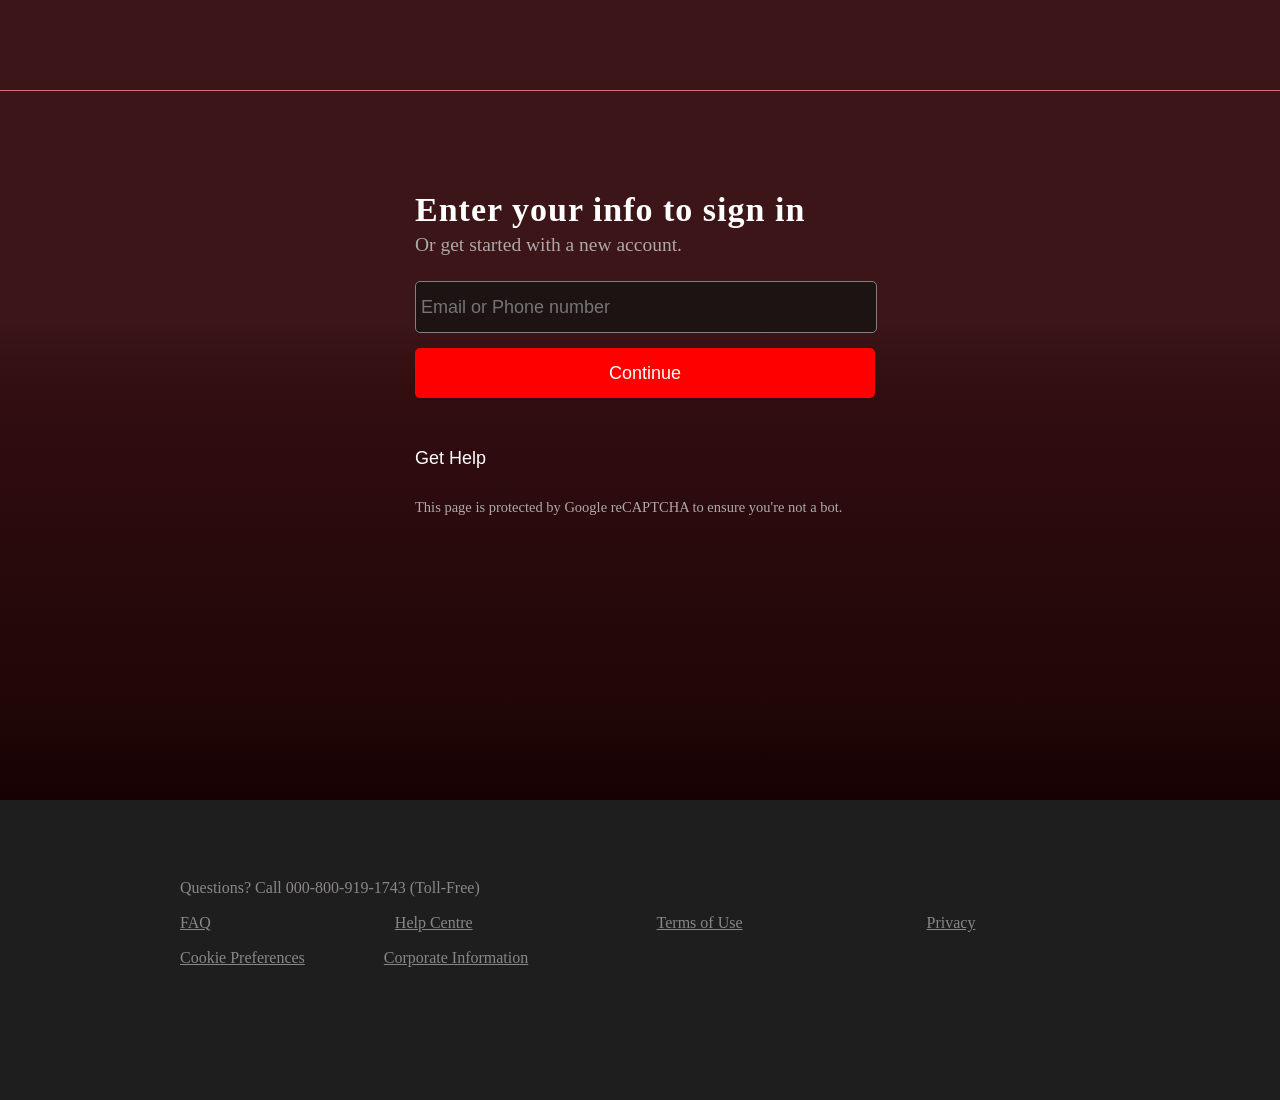
==== index.html @ 025e6391 "Rename sign-in.html to index.html" ====
<!DOCTYPE html>
<html lang="en">
<head>
    <meta charset="UTF-8">
    <meta name="viewport" content="width=device-width, initial-scale=1.0">
    <title>Document</title>
    <style>
        *{
            margin: 0;
            /* font-family: 'Franklin Gothic Medium', 'Arial Narrow', Arial, sans-serif; */
        }
        header{
            height: 800px;
            background-image: linear-gradient(to bottom,rgb(59, 21, 23) 40%,rgba(49, 13, 16)50%,rgba(31, 6, 7)90%,rgba(31, 6, 7)90%,rgb(23, 1, 2)100%,black,black
            );

        }
        .nav{
            padding: 15px;
            height: 60px;
            border-bottom: 1px solid rgb(218, 111, 111);
        }
        .logo{
            background-image: url(photos/Netflix_Logo_PMS.png);
            background-size: cover;
            height: 60px;
            width: 170px;
            margin-left: 120px;
            
        }
        .info{
            height: 700px;
            display: flex;
            align-items: center;
            justify-content: center;
            margin-top: 50px;
        }
        .form{
            
            width: 450px;
            height: 600px;

        }
        h1{
            color: white;
            font-size: 34px;
            letter-spacing: 1px;
        }
        .para{
            margin-top: 5px;
            font-family:Cambria, Cochin, Georgia;
            font-size: 19.5px;
            color: rgb(173, 169, 169);
            font-width: lighter;
        }
        input{
            width: 450px;
            height: 40px;
            background-color:rgb(29, 19, 19);
            border: 1px solid grey;
            border-radius: 5px;
            font-family: sans-serif;
            font-size: large;
            padding: 5px;
            margin-top: 25px;
        }
        button{
            background-color: red;
             height: 50px;
            width: 460px;
            border: 2px solid red;
            border-radius: 5px;
            font-family: sans-serif;
            font-size: large;
            font-width: 2rem;
            padding: 5px;
            margin-top: 15px;
            color: white;
            margin-bottom: 50px;
        }
        .get{
            margin-top: 100px;
            color: white;
          font-family: sans-serif;
            text-decoration: none;
            font-size: 18px;
        }
        .pg{
            margin-top: 30px;
            font-family:Cambria, Cochin, Georgia;
            font-size: 14.5px;
            color: rgb(173, 169, 169);
            font-width: lighter; 
        }
        .foot{
           
            background-color: #1f1e1e;
            color: rgb(138, 134, 134);
            height: 300px;
        }
        .content{
            width: 1000px;
            padding: 70px;
            padding-left: 100px;
            line-height: 35px;
            font-family: Cambria, Cochin, Georgia, Times, 'Times New Roman';
        }
        .links{
            margin-top: 30px;
            width: 180px;
            color: rgb(138, 134, 134);
            margin-left: 180px;
        }
        .link{
 margin-top: 30px;
            width: 180px;
            color: rgb(138, 134, 134);
            margin-left: 80px;
        }
        .list{
            margin-top: 30px;
            width: 180px;
            color:  rgb(138, 134, 134);
            margin-left: 75px;
        }
    </style>
</head>
<body>
    <header>
        <div class="nav">
            <div class="logo"></div>
        </div>
        <div class="info">
        <div class="form">
            <h1>Enter your info to sign in</h1>
            <p class="para">Or get started with a new account.</p>
            <input type="text" placeholder="Email or Phone number">
            <button>Continue</button>
            <a href="" class="get">Get Help </a>
            <p class="pg">This page is protected by Google reCAPTCHA to ensure you're not a bot.</p>
        </div>
</div>
    </header>   
        <footer>
            <div class="foot">
                <div class="content">
                    <p  style="font-size: 16px; font-width: lighter; margin-left: 80px;">Questions? Call 000-800-919-1743 (Toll-Free)</p>
                    
                    <a href="" class="link">FAQ</a>
                    <a href="" class="links"> Help Centre</a>
                    <a href="" class="links">Terms of Use</a>
                    <a href="" class="links">Privacy</a>
                    <a href="" class="link">Cookie Preferences</a>
                    <a href="" class="list">Corporate Information</a>
                </div>
            </div>
        </footer>
    
</body>
</html>
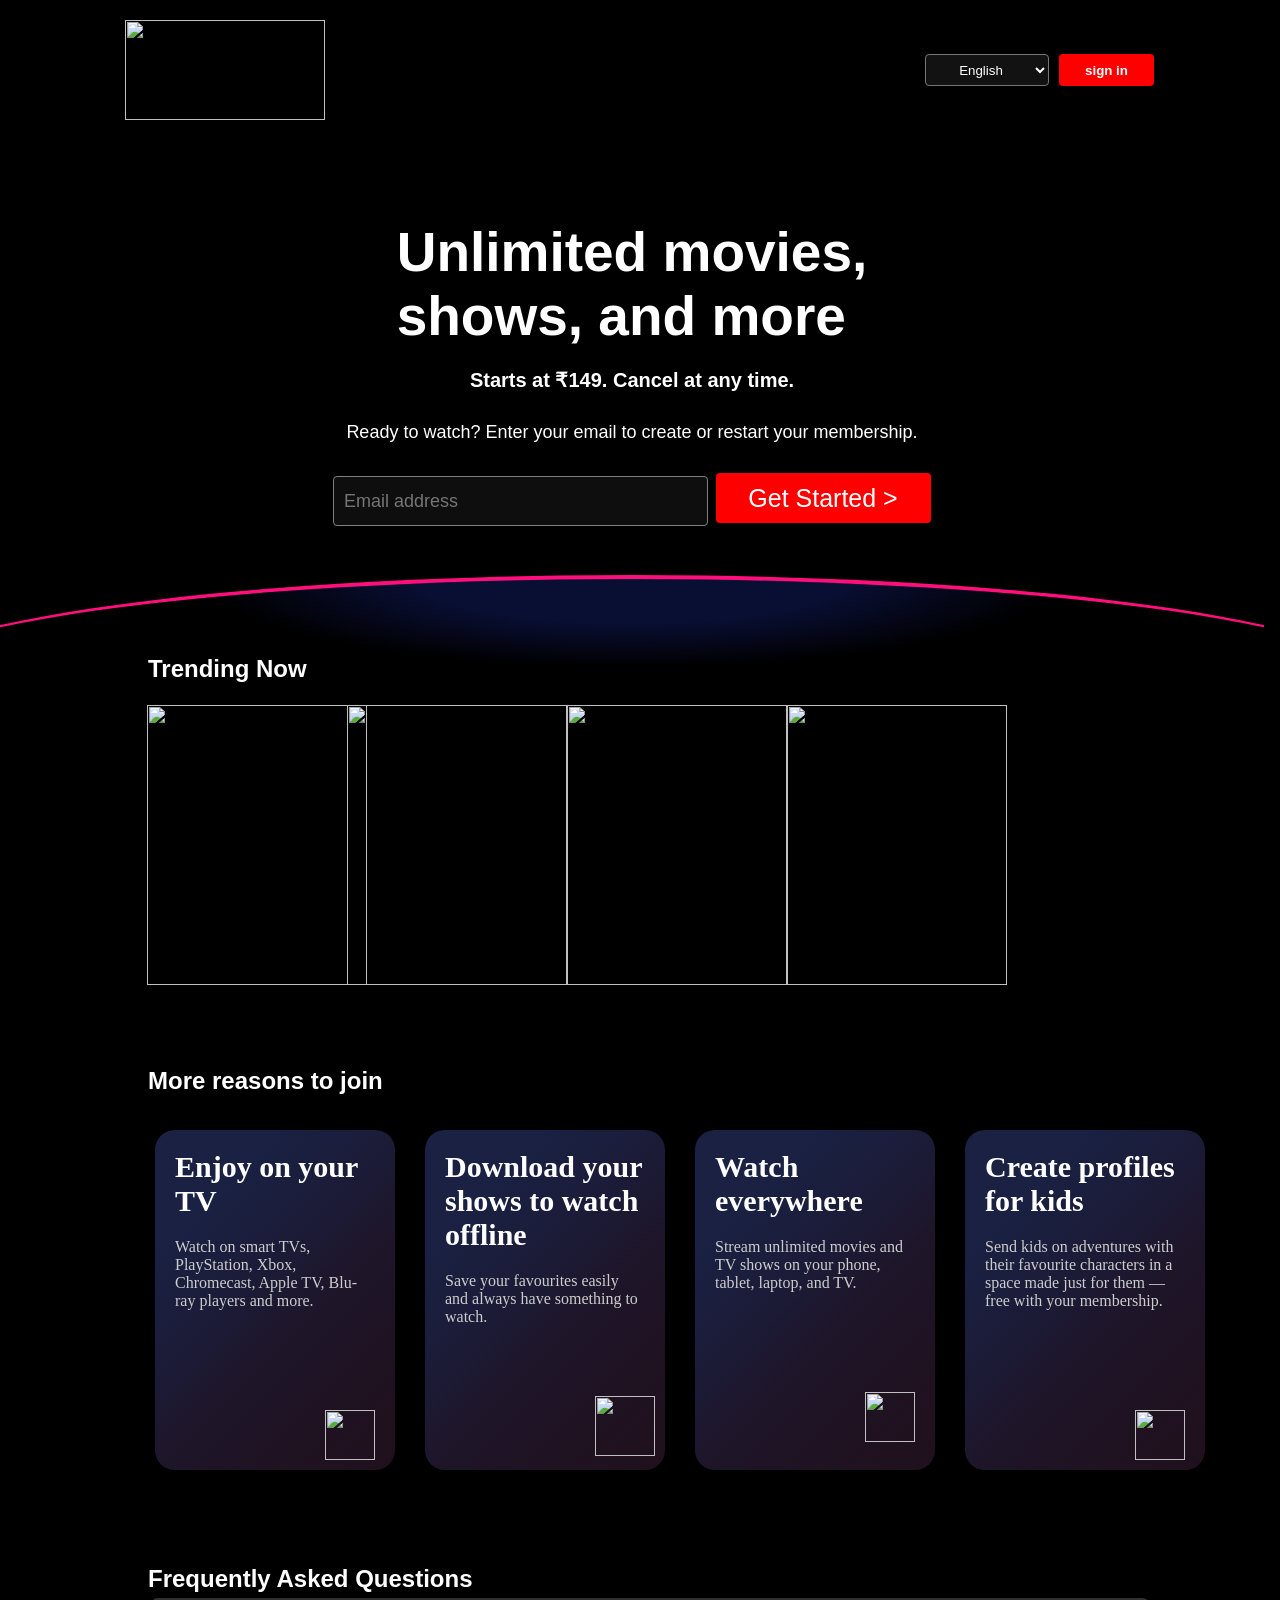
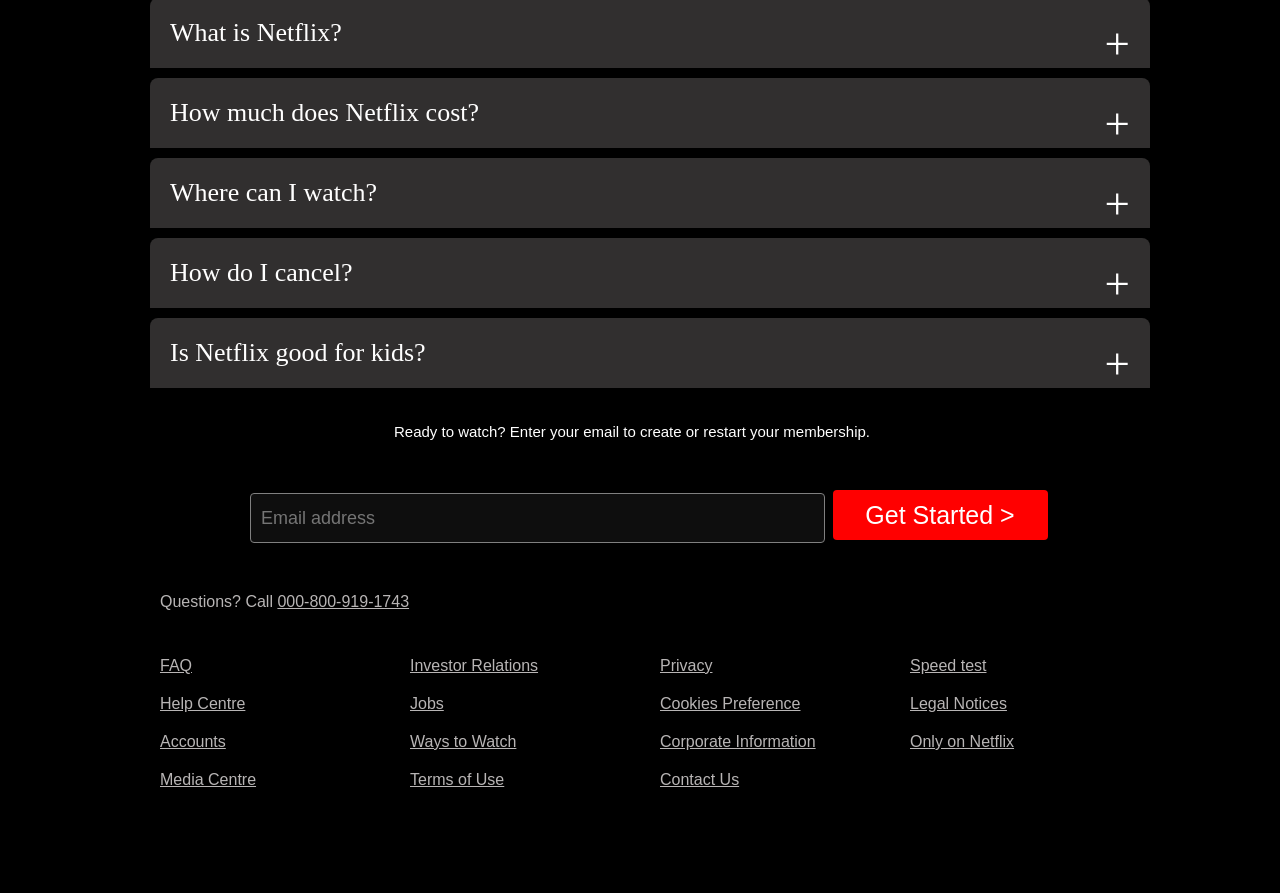
==== commit 4d2f8f3b: "Rename net.html to index.html" ====
--- a/index.html
+++ b/index.html
@@ -4,157 +4,232 @@
     <meta charset="UTF-8">
     <meta name="viewport" content="width=device-width, initial-scale=1.0">
     <title>Document</title>
-    <style>
-        *{
-            margin: 0;
-            /* font-family: 'Franklin Gothic Medium', 'Arial Narrow', Arial, sans-serif; */
-        }
-        header{
-            height: 800px;
-            background-image: linear-gradient(to bottom,rgb(59, 21, 23) 40%,rgba(49, 13, 16)50%,rgba(31, 6, 7)90%,rgba(31, 6, 7)90%,rgb(23, 1, 2)100%,black,black
-            );
-
-        }
-        .nav{
-            padding: 15px;
-            height: 60px;
-            border-bottom: 1px solid rgb(218, 111, 111);
-        }
-        .logo{
-            background-image: url(photos/Netflix_Logo_PMS.png);
-            background-size: cover;
-            height: 60px;
-            width: 170px;
-            margin-left: 120px;
-            
-        }
-        .info{
-            height: 700px;
-            display: flex;
-            align-items: center;
-            justify-content: center;
-            margin-top: 50px;
-        }
-        .form{
-            
-            width: 450px;
-            height: 600px;
-
-        }
-        h1{
-            color: white;
-            font-size: 34px;
-            letter-spacing: 1px;
-        }
-        .para{
-            margin-top: 5px;
-            font-family:Cambria, Cochin, Georgia;
-            font-size: 19.5px;
-            color: rgb(173, 169, 169);
-            font-width: lighter;
-        }
-        input{
-            width: 450px;
-            height: 40px;
-            background-color:rgb(29, 19, 19);
-            border: 1px solid grey;
-            border-radius: 5px;
-            font-family: sans-serif;
-            font-size: large;
-            padding: 5px;
-            margin-top: 25px;
-        }
-        button{
-            background-color: red;
-             height: 50px;
-            width: 460px;
-            border: 2px solid red;
-            border-radius: 5px;
-            font-family: sans-serif;
-            font-size: large;
-            font-width: 2rem;
-            padding: 5px;
-            margin-top: 15px;
-            color: white;
-            margin-bottom: 50px;
-        }
-        .get{
-            margin-top: 100px;
-            color: white;
-          font-family: sans-serif;
-            text-decoration: none;
-            font-size: 18px;
-        }
-        .pg{
-            margin-top: 30px;
-            font-family:Cambria, Cochin, Georgia;
-            font-size: 14.5px;
-            color: rgb(173, 169, 169);
-            font-width: lighter; 
-        }
-        .foot{
-           
-            background-color: #1f1e1e;
-            color: rgb(138, 134, 134);
-            height: 300px;
-        }
-        .content{
-            width: 1000px;
-            padding: 70px;
-            padding-left: 100px;
-            line-height: 35px;
-            font-family: Cambria, Cochin, Georgia, Times, 'Times New Roman';
-        }
-        .links{
-            margin-top: 30px;
-            width: 180px;
-            color: rgb(138, 134, 134);
-            margin-left: 180px;
-        }
-        .link{
- margin-top: 30px;
-            width: 180px;
-            color: rgb(138, 134, 134);
-            margin-left: 80px;
-        }
-        .list{
-            margin-top: 30px;
-            width: 180px;
-            color:  rgb(138, 134, 134);
-            margin-left: 75px;
-        }
-    </style>
+<link rel="stylesheet" href="net.css">
 </head>
 <body>
-    <header>
-        <div class="nav">
-            <div class="logo"></div>
-        </div>
+          
+   <header>
+    
+    <div class="nav">
+        <div class="nav-logo">
+            <div class="logo">
+                <div class="main">
+                    <img src="photos/Netflix_Logo_PMS.png" alt="" width="200px" height="100px" style="margin-left: 80px;">
+            <select name="" id="">
+                <option value="">English</option>
+                <option value="">Hindi</option>
+            </select>
+            <a href="sign-in.html"><button class="button">sign in</button></a>
+                </div>
+
+<div class="pin">
+
+<div class="pihu">
+    <h1>
+        Unlimited movies, <br>
+         shows, and more
+    </h1></div>
+    <div class="pihu">
+    <h5 class="h5">Starts at ₹149. Cancel at any time.</h5><br></div>
+    <div class="pihu">
+    <p class="ready">Ready to watch? Enter your email to create or restart your membership.</p>
+</div>
+
+<div class="pihu">
+    <form action="">
+       <input class="size1" type="email" required placeholder="Email address">
+       <input class="size" type="submit" value="Get Started >">
+    </form>
+    
+</div>           </div>
+            <div>
+        </div>
+    </div>
+
+    <div class="curve">
+        <div class="curve-line"></div>
+   
+
+</div>
+
+
+
+
+
+        <h6 class="h6">Trending Now</h6>
+<div class="movies">
+        <div class="image">
+            <img src="photos/m1 (1).png" alt="" width="220px" height="280px" id="img1">
+        
+            <img src="photos/m2 (2).png" alt="" width="220px" height="280px">
+        
+            <img src="photos/m3 (3).png" alt="" width="220px" height="280px">
+
+            <img src="photos/m4 (4).png" alt="" width="220px" height="280px" id="img4">
+ 
+        </div> 
+        
+</div>
+<div class="more">
+        <h6 class="inform">More reasons to join</h6>
         <div class="info">
-        <div class="form">
-            <h1>Enter your info to sign in</h1>
-            <p class="para">Or get started with a new account.</p>
-            <input type="text" placeholder="Email or Phone number">
-            <button>Continue</button>
-            <a href="" class="get">Get Help </a>
-            <p class="pg">This page is protected by Google reCAPTCHA to ensure you're not a bot.</p>
-        </div>
-</div>
-    </header>   
-        <footer>
-            <div class="foot">
-                <div class="content">
-                    <p  style="font-size: 16px; font-width: lighter; margin-left: 80px;">Questions? Call 000-800-919-1743 (Toll-Free)</p>
-                    
-                    <a href="" class="link">FAQ</a>
-                    <a href="" class="links"> Help Centre</a>
-                    <a href="" class="links">Terms of Use</a>
-                    <a href="" class="links">Privacy</a>
-                    <a href="" class="link">Cookie Preferences</a>
-                    <a href="" class="list">Corporate Information</a>
+        <div class="in">
+            <h4 class="h4">Enjoy on your TV</h4>
+            <p  class="para">
+                Watch on smart TVs, 
+                PlayStation, Xbox,
+                Chromecast, Apple TV,
+                 Blu-ray players and more.
+            </p>
+            <img src="photos/i1.png" alt="" height="50px" width="50px" class="img">
+        </div>
+        <div class="in">
+            <h4 class="h4">Download your shows to watch offline</h4>
+            <p class="para">
+              Save your favourites easily and always have something to watch.
+            </p>
+             <img src="photos/i2.png" alt="" height="60px" width="60px" class="img" style="margin-top: 70px;">
+        </div>
+        <div class="in">
+            <h4 class="h4">Watch everywhere</h4>
+            <p class="para">Stream unlimited movies and TV shows on your phone, tablet, laptop, and TV.</p>
+              <img src="photos/i3.png" alt="" height="50px" width="50px" class="img">
+        </div>
+        <div class="in">
+            <h4 class="h4">Create profiles for kids</h4>
+            <p class="para">Send kids on adventures with their favourite characters in a space made just for them — free with your membership.</p>
+              <img src="photos/i4.png" alt="" height="50px" width="50px" class="img">
+        </div>
+
+    </div>
+
+    <div class="more">
+        <h6 class="inform">Frequently Asked Questions</h6>
+        <div class="faq">
+            <details>
+
+                <summary>What is Netflix? <p class="plus">+</p>
+
+
+                </summary>
+                
+            
+                <p class="sum">Netflix is a streaming service that offers a wide variety of award-winning TV shows, movies, anime, documentaries and more – on thousands of internet-connected devices.
+
+You can watch as much as you want, whenever you want, without a single ad – all for one low monthly price. There's always something new to discover, and new TV shows and movies are added every week!</p>
+
+
+            </details>
+            <details>
+
+                <summary>How much does Netflix cost? <span class="plus">+</span>
+
+
+
+                </summary>
+                
+            
+                <p class="sum0" >Watch Netflix on your smartphone, tablet, Smart TV, laptop, or streaming device, all for one fixed monthly fee. Plans range from ₹149 to ₹649/month.</p>
+
+
+            </details>
+            <details>
+
+                <summary>Where can I watch? <span class="plus">+</span>
+
+
+
+                </summary>
+                
+    
+                <p class="sum" >
+            Watch anywhere, anytime. Sign in with your Netflix account to watch instantly on the web at netflix.com from your personal computer or on any internet-connected device that offers the Netflix app, including smart TVs, smartphones, tablets, streaming media players and game consoles.
+<br>
+<br>
+            You can also download your favourite shows with the iOS or Android app. Use downloads to watch while you're on the go and without an internet connection. Take Netflix with you anywhere.
+                </p>
+
+
+            </details><details>
+
+                <summary>
+            How do I cancel? <span class="plus">+</span>
+
+
+                </summary>
+                
+            
+                <p class="sum1">Netflix is flexible. You can easily cancel your account online in two clicks. There are no cancellation fees – start or stop your account anytime.</p>
+
+
+            </details>
+            <details>
+
+                <summary>
+                Is Netflix good for kids? <span class="plus">+</span>
+
+                </summary>
+                
+            
+                <p class="sum2">The Netflix Kids experience is included in your membership to give parents control while kids enjoy family-friendly TV shows and films in their own space.
+
+                Kids profiles come with PIN-protected parental controls that let you restrict the maturity rating of content kids can watch and block specific titles you don’t want kids to see.</p>
+
+
+            </details>
+        </div>
+     </div>
+</div>
+
+
+    <p class="watch">Ready to watch? Enter your email to create or restart your membership.</p>
+    <div class="read">
+    <form action="" class="hey">
+       <input id="in1" type="email" required placeholder="Email address">
+       <input id="in2" type="submit" value="Get Started >">
+    </form>
+  
+</div>
+
+
+<footer>
+            <div class="feets">
+                <div class="contain">
+                    <p  style="font-size: 16px; font-width: lighter; margin-top: 30px; margin-left: 160px; color: rgb(184, 181, 181);">Questions? Call <a href="">000-800-919-1743</a> </p>
+                    <br><br>
+                   <div class="class"> 
+                    <a href="" class="an">FAQ</a>
+                    <a href="" class="an"> Investor Relations</a>
+                    <a href="" class="an">Privacy</a>
+                    <a href="" class="an">Speed test</a>
+                    </div>
+
+                    <div class="class">
+                    <a href="" class="an">Help Centre</a>
+                    <a href="" class="an">Jobs</a>
+                    <a href="" class="an">Cookies Preference</a>
+                    <a href="" class="an">Legal Notices</a>
+                   </div>
+
+                   <div class="class">
+                    <a href="" class="an">Accounts</a>
+                    <a href="" class="an">Ways to Watch</a>
+                    <a href="" class="an">Corporate Information</a>
+                    <a href="" class="an">Only on Netflix</a>
+                   </div>
+
+                   <div class="class">
+                    <a href="" class="an">Media Centre</a>
+                    <a href="" class="an">Terms of Use</a>
+                    <a href="" class="an">Contact Us</a>
+                   </div>
                 </div>
             </div>
-        </footer>
-    
+   </footer>
+   </div> 
+</header>
+ 
+   
+
 </body>
 </html>
--- a/net.css
+++ b/net.css
@@ -0,0 +1,407 @@
+*{
+    margin: 0;
+    box-sizing: border-box;
+
+}
+body{
+    background-color: #000;
+}
+
+.nav{
+    height: 75px;
+    width: 1264px;
+   
+    border: 0px solid rgb(255, 255, 255);
+
+}
+.nav-logo{
+    height: 555px;
+    width: 1264px;
+    border: 0px solid rgb(255, 255, 255);
+      
+}
+.main{
+     display: flex;
+    align-items: center;
+padding: 45px;
+padding-top: 20px;
+}
+.logo{
+    background-image: url(photos/net.jpg);
+    background-size: cover;
+    width: 100%;
+    height: 650px;
+
+}
+.content{
+   
+}
+h3{
+    color: rgb(255, 0, 0);
+    font-size: 52px;
+    margin-left: 85px;
+    font-family:sans-serif;
+    letter-spacing: -3px;
+    font-width: lighter;
+    
+   
+}
+
+select{
+    margin-left:600px ;
+    width: 124px;
+    height: 32px;
+    text-align: center;
+    background-color: #28272778;
+    color: white;
+    border-radius: 4px;
+    
+}
+.button{
+    margin-left: 10px;
+    background-color: red;   
+    color: white;
+    font-weight: 600;
+   width: 95px;
+   height: 32px;
+    border: 0px; 
+    border-radius: 4px;
+}
+
+
+.pihu{
+    display: flex;
+    justify-content: center;
+}
+
+h1{
+    margin-top: 55px;
+    color: white;
+    font-size: 55px;
+    font-family: Arial, Helvetica, sans-serif;
+    
+}
+    
+.h5{
+   
+    color: white;
+    font-family:  sans-serif;
+    margin-top: 20px;
+    font-size: 20px;
+}
+.ready{
+    color: white;
+    margin: 30px;
+    font-size: 18px;
+    font-family: sans-serif;
+
+}
+.size1{
+    width:375px;
+    height: 50px;
+    background-color: rgba(50, 50, 50, 0.281);
+    border: 1px solid grey;
+    border-radius: 4px;
+    padding-left: 10px;
+    font-size: 18px;
+    color: white;
+}
+
+.size{
+    width: 215px;
+    height: 50px ;
+    font-size: 25px;
+    margin-left: 4px;
+    font-family: sans-serif;
+    text-align: center;
+    background-color: red;
+    border: 0px solid;
+    padding-left: 5px;
+    color: white;
+    border-radius: 4px;
+}
+
+.curve{
+
+ width:100%;
+    height:220px;
+    overflow:hidden;
+
+  margin-top: -75px;
+    bottom:-55px;
+    left:0;
+
+}
+
+.curve-line{
+   
+    width:120%;
+    height:160px;
+    margin-left:-10%;
+
+    border-top:4px solid #ff0f7b;
+    border-top-left-radius:50% 70%;
+    border-top-right-radius:50% 70%;
+
+    background:#000;
+     background-image:
+        radial-gradient(
+            ellipse at top,
+            rgba(39, 64, 225, 0.226) 20%, rgba(0,0,0,0) 40% );
+}
+
+
+header{
+    position: relative;
+}
+
+
+h6{
+    color: white;
+    font-size: 24px;
+    margin-left: 148px;
+    margin-top: -140px;
+    font-family: Arial, Helvetica, sans-serif;
+}
+#img1{
+    margin-left: 20px;
+    display: flex;
+}
+#img4{
+   margin-right: 200px;
+}
+.movies{
+    margin:20px 150px 200px;
+    border: 2px solid rgb(0, 0, 0);
+    width: 1200px;
+
+}
+.image{
+    margin-left: -25px;
+    display: grid;
+    grid-template-columns: 220px 220px 220px 220px ;
+    grid-template-rows: 100px;
+    cursor: pointer;
+}
+.more{
+    padding-top: 200px;
+    
+}
+.in{
+    padding:20px;
+  
+    margin: 15px;
+    border-radius: 20px;
+    background-image: linear-gradient(135deg, rgb(26, 33, 67),rgb(26, 33, 67),rgba(27, 28, 57),rgba(30, 21, 41),rgba(31, 18, 33),rgba(32, 16, 28));
+}
+.info{
+    padding: 20px;
+    padding-left: 140px;
+      display: grid;
+    grid-template-columns: 270px 270px 270px 270px  ;
+    grid-template-rows: 370px;
+    cursor: pointer;
+    
+}
+.img{
+    margin-top: 100px;
+    margin-left: 150px;
+}
+.h4{
+    font-size: 30px;
+    color: white;
+}
+.para{
+    margin-top: 20px;
+    color: rgb(205, 205, 205);
+    font-size: 16px;
+}
+.sum{
+    color: white;
+     font-size: 26px;
+    padding:20px;
+    margin:-15px 150px;
+    margin-top: -4px;
+    height: 270px;
+    width: 1000px;
+    background-color: #625f5f;
+    margin-bottom: 10px;
+     border-bottom-left-radius: 8px;
+    border-bottom-right-radius: 8px;
+}
+
+summary{
+    font-size: 26px;
+    padding:20px;
+    margin:5px 150px;
+    height: 70px;
+    width: 1000px;
+    background-color: #312f2f;
+    
+}
+
+summary:hover{
+    background-color: #747070;
+}
+details[open] .plus{
+    transform: rotate(45deg);  
+}
+details summary{
+    color: white;
+    list-style: none;
+    cursor: pointer;
+    /* border-radius: 5px; */
+    border-top-left-radius: 8px;
+    border-top-right-radius: 8px;
+    
+   
+
+}
+ .foot{
+           
+            background-color: #1f1e1e;
+            color: rgb(138, 134, 134);
+            height: 300px;
+        }
+        .content{
+            width: 1000px;
+            padding: 70px;
+            padding-left: 100px;
+            line-height: 35px;
+            font-family: Cambria, Cochin, Georgia, Times, 'Times New Roman';
+        }
+        .links{
+            margin-top: 30px;
+            width: 180px;
+            color: rgb(138, 134, 134);
+            margin-left: 180px;
+        }
+        .link{
+ margin-top: 30px;
+            width: 180px;
+            color: rgb(138, 134, 134);
+            margin-left: 80px;
+        }
+        .list{
+            margin-top: 30px;
+            width: 180px;
+            color:  rgb(138, 134, 134);
+            margin-left: 75px;
+        }
+
+        .sum1{
+               color: white;
+     font-size: 26px;
+    padding:20px;
+    margin:-15px 150px;
+    margin-top: -4px;
+    height: 100px;
+    width: 1000px;
+    background-color:#625f5f;
+    margin-bottom: 10px;
+     border-bottom-left-radius: 8px;
+    border-bottom-right-radius: 8px;
+        }
+        
+        .sum0{
+                color: white;
+     font-size: 26px;
+    padding:20px;
+    margin:-15px 150px;
+    margin-top: -4px;
+    height: 100px;
+    width: 1000px;
+    background-color: #625f5f;
+    margin-bottom: 10px;
+     border-bottom-left-radius: 8px;
+    border-bottom-right-radius: 8px;
+        }
+        .sum2{
+    color: white;
+    font-size: 26px;
+    padding:20px;
+    margin:-15px 150px;
+    margin-top: -4px;
+    height: 160px;
+    width: 1000px;
+    background-color: #625f5f;
+    margin-bottom: 10px;
+     border-bottom-left-radius: 8px;
+    border-bottom-right-radius: 8px;
+        }
+
+
+        .feets{
+            margin-top: 1700px;
+            color: rgb(255, 255, 255);
+            height: 300px;
+            
+        }
+        /* .read{
+            color: white;
+            margin-top: 1000px;
+        } */
+        .plus{
+            float: right;
+            font-size: 45px;
+            transition: transform 0.3s ease;
+        }
+        
+       #in2{
+         width: 215px;
+    height: 50px ;
+    font-size: 25px;
+    margin-left: 4px;
+    font-family: sans-serif;
+    text-align: center;
+    background-color: red;
+    border: 0px solid;
+    padding-left: 5px;
+    color: white;
+    border-radius: 4px;
+       } 
+       #in2:hover{
+        background-color: rgb(196, 25, 25);
+       }
+
+       #in1{
+          width:575px;
+    height: 50px;
+    background-color: rgba(50, 50, 50, 0.281);
+    border: 1px solid grey;
+    border-radius: 4px;
+    padding-left: 10px;
+    font-size: 18px;
+    color: white;
+       }
+       .watch{
+          color: white;
+    margin: 30px;
+    font-size: 15px;
+    font-family: sans-serif;
+    text-align: center; 
+       }
+
+    .read{
+        margin-left: 250px;
+        margin-top: 50px;
+    }
+    .class{
+        display: grid;
+      grid-template-columns: 250px 250px 250px 250px;
+      margin-left: 150px ;
+    }
+    .feets{
+    margin-top: 50px;
+    }
+    .feets a{
+      
+       color: rgb(184, 181, 181);
+    }
+    .an{
+        margin: 10px;
+    }
+    .contain{
+        font-family: Arial, Helvetica, sans-serif;
+    }
+   
